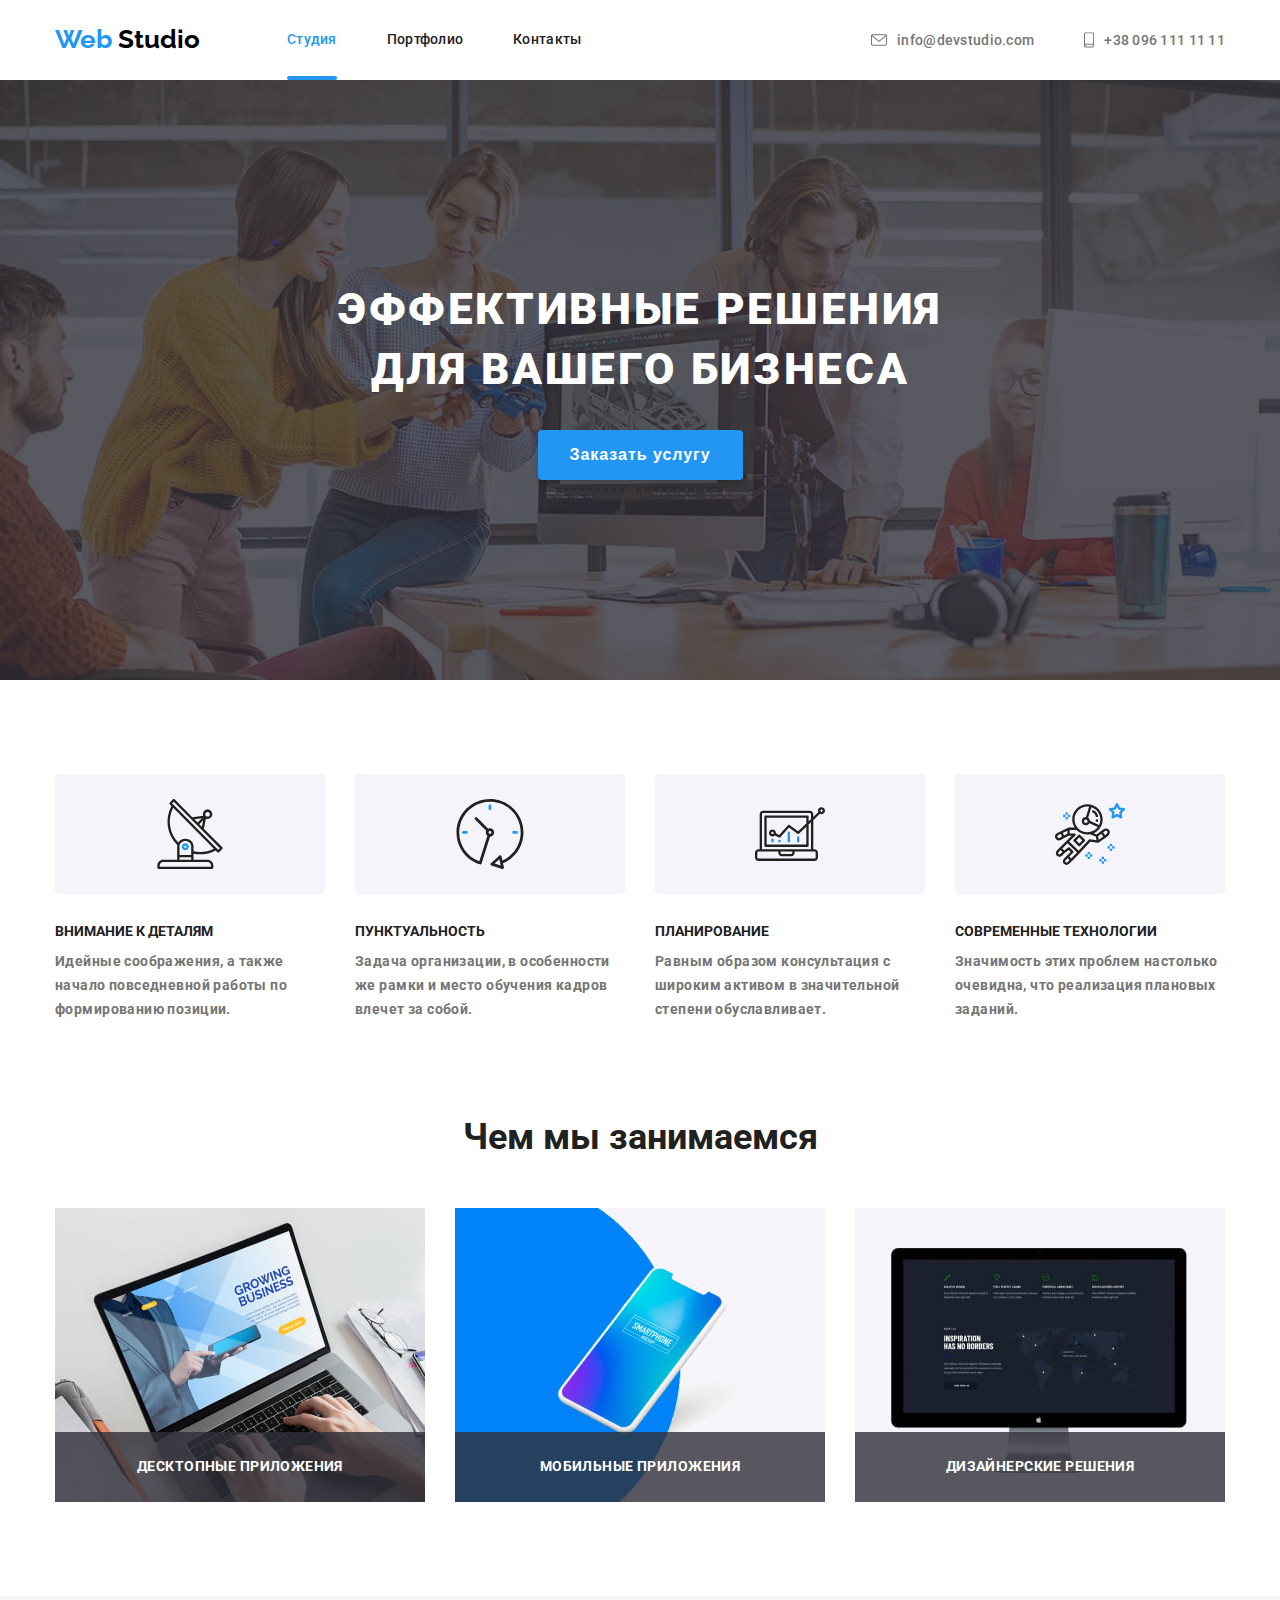
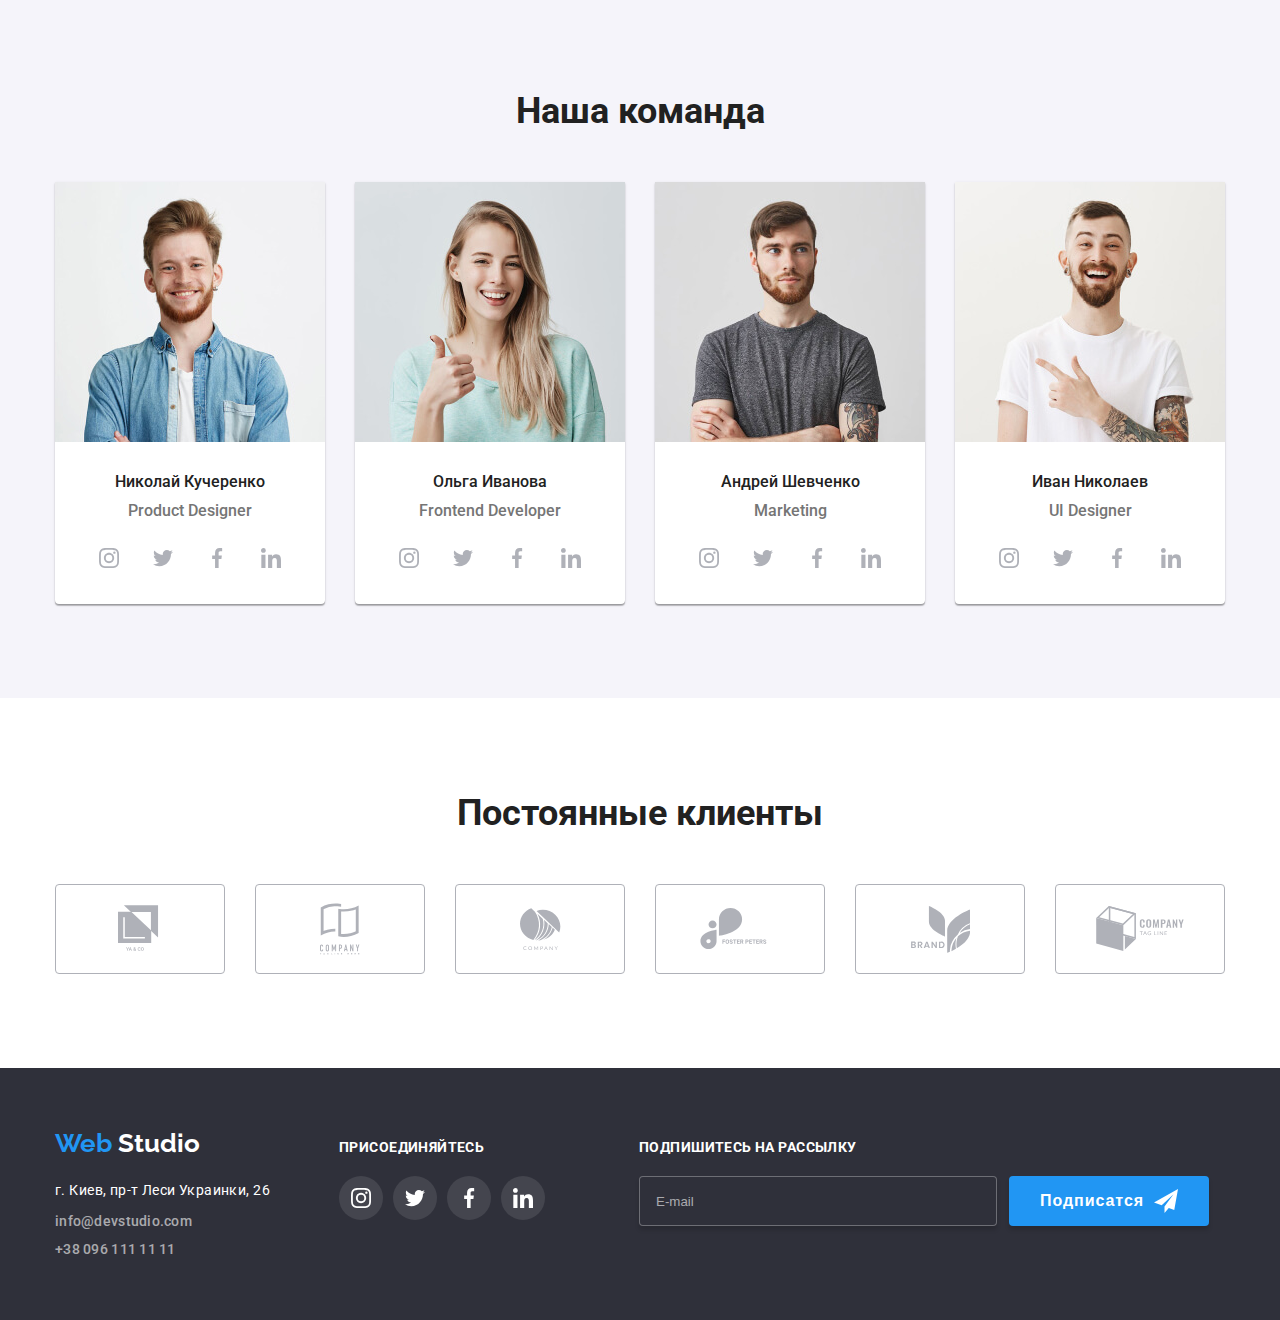
==== index.html @ 0ce50664 "hw08" ====
<!DOCTYPE html>
<html lang="ru">
  <head>
    <meta charset="UTF-8" />
    <meta name="viewport" content="width=device-width, initial-scale=1.0" />
    <title>WebStudio</title>
    <link
      rel="stylesheet"
      href="https://fonts.googleapis.com/css2?family=Raleway:wght@700&family=Roboto:wght@400;500;700;900&display=swap"
    />
    <link rel="stylesheet" href="./css/main.min.css" />
  </head>
  <body>
    <!-- ГЛАВНОЕ МЕНЮ -->
    <header class="header container">
      <div class="nav">
        <nav class="navigation">
          <a class="logo" href="./index.html"
            ><span>Web</span> <span class="header"> Studio</span></a
          >
          <ul class="navigation-list list">
            <li class="menu-item navigation-list-item">
              <a class="link current" href="./index.html">Студия</a>
            </li>
            <li class="menu-item navigation-list-item">
              <a class="link" href="./portfolio.html">Портфолио</a>
            </li>
            <li class="menu-item navigation-list-item">
              <a class="link" href="">Контакты</a>
            </li>
          </ul>
        </nav>
        <ul class="header-utils list">
          <li class="header-address">
            <a class="header-mail link" href="mailto:info@devstudio.com">
              <svg class="header-mail-svg" width="16px" height="12px">
                <use
                  href="./images/icons/sprite.svg#icon-envelope"
                ></use>
              </svg>
              <adress>info@devstudio.com</adress></a
            >
          </li>
          <li class="header-address">
            <a class="header-tel link" href="tel:+380961111111">
              <svg class="header-tel-svg" width="10px" height="16px">
                <use
                  href="./images/icons/sprite.svg#icon-smartphone"
                ></use>
              </svg>
              +38 096 111 11 11</a
            >
          </li>
        </ul>
      </div>
    </header>
    <main>
      <!-- HERO СЕКЦИЯ -->
      <section class="hero section">
        <div class="block">
          <h1 class="hero-title">
            Эффективные решения <br />
            для вашего бизнеса
          </h1>
          <button data-modal-open class="modal-button">Заказать услугу</button>
        </div>
      </section>
      <!-- О НАС -->
      <section class="section">
        <div class="container">
          <h2 hidden>О нас</h2>
          <ul class="about-us-list list">
            <li class="about-us-list-item">
              <div class="about-us-list-back antena-icon"></div>
              <h3 class="title">Внимание к деталям</h3>

              <p class="about-us-list-text">
                Идейные соображения, а также начало повседневной работы по
                формированию позиции.
              </p>
            </li>
            <li class="about-us-list-item">
              <div class="about-us-list-back clock-icon"></div>
              <h3 class="title">Пунктуальность</h3>
              <p class="about-us-list-text">
                Задача организации, в особенности же рамки и место обучения
                кадров влечет за собой.
              </p>
            </li>
            <li class="about-us-list-item">
              <div class="about-us-list-back diagram-icon"></div>
              <h3 class="title">Планирование</h3>
              <p class="about-us-list-text">
                Равным образом консультация с широким активом в значительной
                степени обуславливает.
              </p>
            </li>
            <li class="about-us-list-item">
              <div class="about-us-list-back astronaut-icon"></div>
              <h3 class="title">Современные технологии</h3>
              <p class="about-us-list-text">
                Значимость этих проблем настолько очевидна, что реализация
                плановых заданий.
              </p>
            </li>
          </ul>
        </div>
      </section>
      <!-- Чем мы занимаемся -->
      <section class="section">
        <div class="container">
          <h2 class="section-title">Чем мы занимаемся</h2>
          <ul class="whatawedoing list">
            <li class="whatawedoing-item">
              <div class="background-text">
                <img
                  src="./images/main/desctop.jpg"
                  alt="Картинка с десктопным приложением"
                  width="370"
                  height="294"
                />
                <p class="whatawedoing-title">Десктопные приложения</p>
              </div>
            </li>
            <li class="whatawedoing-item">
              <div class="background-text">
                <img
                  src="./images/main/mobile.jpg"
                  alt="Картинка с мобильным приложением"
                  width="370"
                  height="294"
                />
                <p class="whatawedoing-title">Мобильные приложения</p>
              </div>
            </li>
            <li class="whatawedoing-item">
              <div class="background-text">
              <img
                src="./images/main/design.jpg"
                alt="Картинка про дизайнерские решения"
                width="370"
                height="294"/>
              <div class="background-text">
                <p class="whatawedoing-title">Дизайнерские решения</p>
              </div>
            </li>
          </ul>
        </div>
      </section>

      <!-- Наша команда -->
      <section class="grey-section section">
        <div class="container">
          <h2 class="section-title">Наша команда</h2>
          <ul class="team-list list">
            <li class="team-list-item">
              <img
                src="./images/team/nikolay.jpg"
                alt="фотография Николая Кучеренко"
                width="270"
                height="260"
              />
              <h3 class="name-title">Николай Кучеренко</h3>
              <p class="text-description" lang="en">Product Designer</p>
              <ul class="social-list list">
                <li class="social-list-item">
                  <a
                    href=""
                    class="social-list-item-link"
                    aria-label="иконка инстаграм"
                  >
                    <svg class="social-list-item-link-svg">
                      <use
                        href="./images/icons/sprite.svg#icon-instagram2"
                      ></use>
                    </svg>
                  </a>
                </li>
                <li class="social-list-item">
                  <a
                    href=""
                    class="social-list-item-link"
                    aria-label="иконка твиттер"
                  >
                    <svg class="social-list-item-link-svg">
                      <use href="./images/icons/sprite.svg#icon-twitter1"></use>
                    </svg>
                  </a>
                </li>
                <li class="social-list-item">
                  <a
                    href=""
                    class="social-list-item-link"
                    aria-label="иконка фейсбук"
                  >
                    <svg class="social-list-item-link-svg">
                      <use
                        href="./images/icons/sprite.svg#icon-facebook1"
                      ></use>
                    </svg>
                  </a>
                </li>
                <li class="social-list-item">
                  <a
                    href=""
                    class="social-list-item-link"
                    aria-label="иконка линкедин"
                  >
                    <svg class="social-list-item-link-svg">
                      <use
                        href="./images/icons/sprite.svg#icon-linkedin1"
                      ></use>
                    </svg>
                  </a>
                </li>
              </ul>
            </li>
            <li class="team-list-item">
              <img
                src="./images/team/olga.jpg"
                alt="фотография Ольги Ивановой"
                width="270"
                height="260"
              />
              <h3 class="name-title">Ольга Иванова</h3>
              <p class="text-description" lang="en">Frontend Developer</p>
              <ul class="social-list list">
                <li class="social-list-item">
                  <a
                    href=""
                    class="social-list-item-link"
                    aria-label="иконка инстаграм"
                  >
                    <svg class="social-list-item-link-svg">
                      <use
                        href="./images/icons/sprite.svg#icon-instagram2"
                      ></use>
                    </svg>
                  </a>
                </li>
                <li class="social-list-item">
                  <a
                    href=""
                    class="social-list-item-link"
                    aria-label="иконка твиттер"
                  >
                    <svg class="social-list-item-link-svg">
                      <use href="./images/icons/sprite.svg#icon-twitter1"></use>
                    </svg>
                  </a>
                </li>
                <li class="social-list-item">
                  <a
                    href=""
                    class="social-list-item-link"
                    aria-label="иконка фейсбук"
                  >
                    <svg class="social-list-item-link-svg">
                      <use
                        href="./images/icons/sprite.svg#icon-facebook1"
                      ></use>
                    </svg>
                  </a>
                </li>
                <li class="social-list-item">
                  <a
                    href=""
                    class="social-list-item-link"
                    aria-label="иконка линкедин"
                  >
                    <svg class="social-list-item-link-svg">
                      <use
                        href="./images/icons/sprite.svg#icon-linkedin1"
                      ></use>
                    </svg>
                  </a>
                </li>
              </ul>
            </li>
            <li class="team-list-item">
              <img
                src="./images/team/andrey.jpg"
                alt="фотография Андрея Шевченко"
                width="270"
                height="260"
              />
              <h3 class="name-title">Андрей Шевченко</h3>
              <p class="text-description" lang="en">Marketing</p>
              <ul class="social-list list">
                <li class="social-list-item">
                  <a
                    href=""
                    class="social-list-item-link"
                    aria-label="иконка инстаграм"
                  >
                    <svg class="social-list-item-link-svg">
                      <use
                        href="./images/icons/sprite.svg#icon-instagram2"
                      ></use>
                    </svg>
                  </a>
                </li>
                <li class="social-list-item">
                  <a
                    href=""
                    class="social-list-item-link"
                    aria-label="иконка твиттер"
                  >
                    <svg class="social-list-item-link-svg">
                      <use href="./images/icons/sprite.svg#icon-twitter1"></use>
                    </svg>
                  </a>
                </li>
                <li class="social-list-item">
                  <a
                    href=""
                    class="social-list-item-link"
                    aria-label="иконка фейсбук"
                  >
                    <svg class="social-list-item-link-svg">
                      <use
                        href="./images/icons/sprite.svg#icon-facebook1"
                      ></use>
                    </svg>
                  </a>
                </li>
                <li class="social-list-item">
                  <a
                    href=""
                    class="social-list-item-link"
                    aria-label="иконка линкедин"
                  >
                    <svg class="social-list-item-link-svg">
                      <use
                        href="./images/icons/sprite.svg#icon-linkedin1"
                      ></use>
                    </svg>
                  </a>
                </li>
              </ul>
            </li>

            <li class="team-list-item">
              <img
                src="./images/team/ivan.jpg"
                alt="фотография Ивана Николаева"
                width="270"
                height="260"
              />
              <h3 class="name-title">Иван Николаев</h3>
              <p class="text-description" lang="en">UI Designer</p>
              <ul class="social-list list">
                <li class="social-list-item">
                  <a
                    href=""
                    class="social-list-item-link"
                    aria-label="иконка инстаграм"
                  >
                    <svg class="social-list-item-link-svg">
                      <use
                        href="./images/icons/sprite.svg#icon-instagram2"
                      ></use>
                    </svg>
                  </a>
                </li>
                <li class="social-list-item">
                  <a
                    href=""
                    class="social-list-item-link"
                    aria-label="иконка твиттер"
                  >
                    <svg class="social-list-item-link-svg">
                      <use href="./images/icons/sprite.svg#icon-twitter1"></use>
                    </svg>
                  </a>
                </li>
                <li class="social-list-item">
                  <a
                    href=""
                    class="social-list-item-link"
                    aria-label="иконка фейсбук"
                  >
                    <svg class="social-list-item-link-svg">
                      <use
                        href="./images/icons/sprite.svg#icon-facebook1"
                      ></use>
                    </svg>
                  </a>
                </li>
                <li class="social-list-item">
                  <a
                    href=""
                    class="social-list-item-link"
                    aria-label="иконка линкедин"
                  >
                    <svg class="social-list-item-link-svg">
                      <use
                        href="./images/icons/sprite.svg#icon-linkedin1"
                      ></use>
                    </svg>
                  </a>
                </li>
              </ul>
            </li>
          </ul>
        </div>
      </section>
      <!-- Постоянные клиенты -->
      <section class="client-section section">
        <div class="container">
          <h2 class="section-title">Постоянные клиенты</h2>
          <ul class="client-list list">
            <li class="client-list-item">
              <a  class="client-list-item-link link" href="">
              <svg
                class="client-list-item-svg"
                width="44.27px"
                height="49.23px"
              >
                <use
                  href="./images/clientlogo/sprite_logo.svg#icon-logo1"
                ></use>
              </svg>
              </a>
            </li>
            <li class="client-list-item">
              <a class="client-list-item-link link" href="">
              <svg class="client-list-item-svg" width="40px" height="52px">
                <use
                  href="./images/clientlogo/sprite_logo.svg#icon-logo2"
                ></use>
              </svg>
              </a>
            </li>
            <li class="client-list-item">
              <a class="client-list-item-link link" href="">
              <svg class="client-list-item-svg" width="41px" height="42.6px">
                <use
                  href="./images/clientlogo/sprite_logo.svg#icon-logo3"
                ></use>
              </svg>
              </a>
            </li>
            <li class="client-list-item">
              <a class="client-list-item-link link" href="">
              <svg
                class="client-list-item-svg"
                width="79.66px"
                height="42.02px"
              >
                <use
                  href="./images/clientlogo/sprite_logo.svg#icon-logo4"
                ></use>
              </svg>
              </a>
            </li>
            <li class="client-list-item">
              <a class="client-list-item-link link" href="">
              <svg class="client-list-item-svg" width="59px" height="47px">
                <use
                  href="./images/clientlogo/sprite_logo.svg#icon-logo5"
                ></use>
              </svg>
              </a>
            </li>
            <li class="client-list-item">
              <a class="client-list-item-link link" href="">
              <svg
                class="client-list-item-svg"
                width="88.48px"
                height="45.44px"
              >
                <use
                  href="./images/clientlogo/sprite_logo.svg#icon-logo6"
                ></use>
              </svg>
              </a>
            </li>
          </ul>
        </div>
      </section>
    </main>
    <!-- ФУТЕР -->
    <footer class="footer">
      <div class="container">
       <div class="footer-addres-join-wrapper">
        <div class="footer-logo-address">
          <a class="logo" href="./index.html"
            ><span>Web</span> <span class="footer"> Studio</span></a
          >
          <address class="footer-address-item">
                г. Киев, пр-т Леси Украинки, 26
          </address>
            <ul class="list">
              <li>
                <a class="footer-mail link" href="mailto:info@devstudio.com"
                  >info@devstudio.com</a
                >
              </li>
              <li>
                <a class="footer-tel link" href="tel:+380961111111"
                  >+38 096 111 11 11</a
                >
              </li>
            </ul>
        </div>
        <div class="join">
          <b class="title">присоединяйтесь</b>
          <ul class="social-list list">
            <li class="social-list-item">
              <a
                href=""
                class="social-list-item-link"
                aria-label="иконка инстаграм"
              >
                <svg class="social-list-item-link-svg">
                  <use href="./images/icons/sprite.svg#icon-instagram2"></use>
                </svg>
              </a>
            </li>
            <li class="social-list-item">
              <a
                href=""
                class="social-list-item-link"
                aria-label="иконка твиттер"
              >
                <svg class="social-list-item-link-svg">
                  <use href="./images/icons/sprite.svg#icon-twitter1"></use>
                </svg>
              </a>
            </li>
            <li class="social-list-item">
              <a
                href=""
                class="social-list-item-link"
                aria-label="иконка фейсбук"
              >
                <svg class="social-list-item-link-svg">
                  <use href="./images/icons/sprite.svg#icon-facebook1"></use>
                </svg>
              </a>
            </li>
            <li class="social-list-item">
              <a
                href=""
                class="social-list-item-link"
                aria-label="иконка линкедин"
              >
                <svg class="social-list-item-link-svg">
                  <use href="./images/icons/sprite.svg#icon-linkedin1"></use>
                </svg>
              </a>
            </li>
          </ul>
        </div>
          <div class="footer-subscribe-wrapper">
            <b class="footer-text-subscribe">Подпишитесь на рассылку</b>
            <div class="footer-subscribe-wrapper-form" role="group">
              <form class="footer-form-subscribe">
                <input type="email" placeholder="E-mail">
                <button class="footer-subscribe-button">Подписатся
                  <svg class="footer-subscribe-button-svg">
                    <use href="./images/icons/sprite.svg#icon-send"></use>
                  </svg>
                </button>
              </form>
            </div>
          </div>
       </div>
      </div>
    </footer>

<!-- Модальное окно -->
<div data-modal class="backdrop-modal is-hidden">
  <form action="#" class="modal-form">
    <h2 class="modal-form-title">Оставьте свои данные, мы вам перезвоним</h2>
    <button data-modal-close type="button" class="modal-close-button">
      <svg class="modal-close-button-svg">
        <use href="./images/icons/sprite.svg#icon-icon-close-modal"></use>
      </svg>
    </button>
    <div class="modal-form-input-wrapper">
      <input type="text" name="user-name" id="user-modal-name" class="modal-form-input" placeholder=" " required>
      <label class="modal-form-label" for="user-modal-name">Имя</label>
      <svg class="modal-form-svg">
        <use href="./images/icons/sprite.svg#icon-icon-person-modal"></use>
      </svg>
    </div>
    <div class="modal-form-input-wrapper">
      <input type="tel" name="user-tel" id="user-modal-tel" class="modal-form-input" placeholder=" " required>
      <label for="user-modal-tel" class="modal-form-label">Телефон</label>
      <svg class="modal-form-svg">
        <use href="./images/icons/sprite.svg#icon-icon-tell-modal"></use>
      </svg>
    </div>
    <div class="modal-form-input-wrapper">
      <input type="email" name="user-email" id="user-modal-email" class="modal-form-input" placeholder=" " required>
      <label for="user-modal-email" class="modal-form-label">Почта</label>
      <svg class="modal-form-svg">
        <use href="./images/icons/sprite.svg#icon-icon-email-modal"></use>
      </svg>
    </div>
    <div class="modal-form-message">
      <textarea name="user-message" class="modal-form-input text" placeholder=" "></textarea>
      <label for="user-modal-email" class="modal-form-message-label">Комментарий</label>
    </div>
    <div>
      <label class="modal-form-option-label">
        <input type="checkbox" name="policy" value="accept-policy" class="modal-form-checkbox">
        <span class="modal-form-custom-checkbox"></span>
        <span class="modal-form-option-consent">Соглашаюсь с рассылкой и принимаю <a href="#">Условия договора</a></span>
      </label>
    </div>
    <button type="submit" class="modal-form-button">Отправить</button>

  </form>
</div>
<script src="./js/modal.js"></script>

  </body>
</html>
---- css/main.min.css ----
html{box-sizing:border-box}*,*::before,*::after{box-sizing:inherit}body,p,h1,h2,h3{margin:0}body{background-color:#ffffff;font-family:"Roboto",sans-serif;font-size:14px;font-weight:700;line-height:1.14;color:#757575;text-decoration:none}a.link.current{color:#2196f3}img{display:block}.link{text-decoration:none;display:block;transition:color 250ms cubic-bezier(0.4, 0, 0.2, 1)}.link:focus,.link:hover{color:#2196f3}.list{list-style:none;margin:0;padding:0}.container{width:1200px;padding-left:15px;padding-right:15px;margin-left:auto;margin-right:auto}.section{padding-bottom:94px}.backdrop-modal{position:fixed;left:0;top:0;display:flex;justify-content:center;align-items:center;width:100%;height:100%;background-color:rgba(0,0,0,0.2);z-index:100}.is-hidden{opacity:0;visibility:hidden;pointer-events:none}.modal-form{position:relative;height:581px;display:flex;flex-direction:column;background-color:#fff;border-radius:4px;padding:40px}.modal-form-title{font-family:"Roboto",sans-serif;font-style:normal;font-size:20px;font-weight:700;line-height:1.15;text-align:center;letter-spacing:0.03em;margin:0px;margin-bottom:30px;color:#212121}.modal-form-input-wrapper{position:relative;margin-bottom:28px}.modal-form-input{height:40px;padding-left:42px;display:block;width:100%;font-family:"Roboto",sans-serif;font-style:normal;font-size:14px;font-weight:500;line-height:1.14;letter-spacing:0.01em;border:1px solid rgba(33,33,33,0.2);border-radius:4px;background-color:transparent}.modal-form-input::placeholder{color:transparent;transition:color 250ms linear 250ms}.modal-form-input .text{border:1px solid rgba(33,33,33,0.2);border-radius:4px;cursor:pointer}.modal-form-input:focus::placeholder{color:#000000}.modal-form-input.text:focus+.modal-form-message-label,.modal-form-input.text:hover+.modal-form-message-label,.modal-form-input.text:not(:placeholder-shown)+.modal-form-message-label{transform:translateY(-32px) translateX(0px);color:#2196f3}.modal-form-input:focus,.modal-form-input:not(:placeholder-shown){outline:none;border-color:#2196f3}.modal-form-message:focus+.modal-form-message-label,.modal-form-message:not(:placeholder-shown)+.modal-form-message-label{outline:none;font-size:12px;font-weight:400;line-height:1.17;letter-spacing:0.01em}.modal-form-message:focus+.modal-form-message-label{color:#2196f3;outline:none}.modal-form-message{height:120px;resize:none;position:relative;margin-left:auto;margin-right:auto;margin-bottom:28px;align-items:center;margin-bottom:30px}.modal-form-message:focus{border-color:#2196f3;outline:none}.modal-form-message-label{position:absolute;top:12px;left:14px;transition:transform 250ms linear, color 250ms linear}.modal-form-svg{position:absolute;top:25%;left:19px;display:inline-block;width:16px;height:16px;fill:#212121;transition:fill 250ms cubic-bezier(0.4, 0, 0.2, 1)}.modal-form-label{position:absolute;top:50%;left:42px;transform:translateY(-50%);font-family:"Roboto",sans-serif;color:#757575;font-size:14px;font-weight:400;line-height:1.14;font-style:normal;letter-spacing:0.01em;transition:transform 250ms linear}.modal-form-input:focus+.modal-form-label,.modal-form-input:hover+.modal-form-label,.modal-form-input:not(:placeholder-shown)+.modal-form-label{transform:translateY(-38px) translateX(-28px);color:#2196f3}.modal-form-input:focus ~ .modal-form-svg,.modal-form-input:hover ~ .modal-form-svg,.modal-form-input:not(:placeholder-shown) ~ .modal-form-svg{fill:#2196f3}.modal-form-checkbox{position:absolute;width:1px;height:1px;margin:-1px;border:0;padding:0;clip:rect(0 0 0 0);overflow:hidden}.modal-form-custom-checkbox{display:inline-block;width:16px;height:15px;margin-left:12px;display:inline-block;border:2px solid #212121;border-radius:2px}.text{width:450px;height:120px;resize:none;padding:12px 16px}.modal-form-option-consent{margin-left:9px;font-family:"Roboto",sans-serif;font-style:normal;font-size:14px;font-weight:400;line-height:1.7;letter-spacing:0.03em;color:#757575}.modal-form-option-consent a{color:#2196f3}.modal-form-checkbox:checked+.modal-form-custom-checkbox{background-color:#2196f3;background-image:url(../images/icons/check.svg);background-position:50% 50%;border:2px solid #2196f3;border-radius:2px}.modal-close-button:focus .modal-close-button-svg,.modal-close-button:hover .modal-close-button-svg{fill:#2196f3}.modal-form-button{font-size:16px;font-weight:700;line-height:1.87;letter-spacing:0.06em;background-color:#2196f3;color:#fff;padding:10px 32px 10px 32px;margin:auto;width:200px;height:50px;border-radius:4px;border-color:#2196f3;transition:color 250ms cubic-bezier(0.4, 0, 0.2, 1);text-transform:uppercase;cursor:pointer;margin-top:30px}.modal-form-button:focus,.modal-form-button:hover{background-color:#188ce8}.modal-close-button{position:absolute;top:8px;right:8px;width:30px;height:30px;border-radius:50%;background-color:transparent;border:1px solid rgba(0,0,0,0.1);cursor:pointer;transition:color 250ms linear;display:-webkit-box;display:-ms-flexbox;display:flex;justify-content:center;align-items:center;-webkit-box-pack:center;-ms-flex-pack:center;-webkit-box-align:center;-ms-flex-align:center;-webkit-transition-duration:250ms;transition-duration:250ms;-webkit-transition-timing-function:cubic-bezier(0.4, 0, 0.2, 1);transition-timing-function:cubic-bezier(0.4, 0, 0.2, 1)}.modal-close-button-svg{position:absolute;display:flex;justify-content:center;align-items:center;width:11px;height:11px;fill:#212121}.social-list{display:flex;justify-content:center;align-items:center;padding-left:0}.social-list:not(:last-child){margin-right:10px}.social-list-item{padding-left:0}.social-list-item:not(:last-child){margin-right:10px}.nav{display:flex;justify-content:space-between;align-items:center}.header-utils{display:flex}.header-mail{margin-right:50px}.navigation{display:flex;justify-content:center;align-items:center}.navigation-list{display:flex}.navigation-list .link{color:#212121;font-size:14px;font-weight:500;line-height:1.14;letter-spacing:0.02em;text-decoration:none}.navigation-list .link:focus,.navigation-list .link:hover{color:#2196f3}.navigation-list-item{position:relative;padding-top:32px;padding-bottom:32px}.navigation-list-item:not(:last-child){margin-right:50px}.logo{font-family:"Raleway",sans-serif;color:#2196f3;font-size:26px;font-weight:700;line-height:1.2;text-decoration:none}.logo .header{color:#000000;margin-right:87px}a.link.current{color:#2196f3}a.link.current::after{display:block;content:"";position:absolute;width:100%;height:4px;background:#2196f3;border-radius:2px;margin-top:28px;margin-left:auto;margin-right:auto}.header-mail,.header-tel{font-size:14px;font-weight:500;line-height:1.33;font-style:normal;letter-spacing:0.02em;color:#757575;display:flex;justify-content:center;align-items:center}.header-mail-svg,.header-tel-svg{display:flex;justify-content:center;align-items:center;margin-right:10px;fill:#757575;transition:fill 250ms cubic-bezier(0.4, 0, 0.2, 1)}.header-address:hover .header-mail-svg{fill:#2196f3}.header-address:hover .header-tel-svg{fill:#2196f3}.link:focus .header-tel-svg{fill:#2196f3}.link:focus .header-mail-svg{fill:#2196f3}.modal-button{color:#fff;background-color:#2196f3;box-shadow:0px 4px 4px rgba(0,0,0,0.15);border-radius:4px;display:block;padding-top:10px;padding-right:32px;padding-bottom:10px;padding-left:32px;margin-right:auto;margin-left:auto;border-width:0px;border-radius:4px;font-size:16px;font-weight:700;line-height:1.88;text-align:center;letter-spacing:0.06em;cursor:pointer}.hero{text-align:center;margin-bottom:94px;padding-bottom:0}.hero-title{font-size:44px;font-weight:900;line-height:1.36;letter-spacing:0.06em;text-transform:uppercase;color:#fff;margin-bottom:30px;padding-top:200px}.block{max-width:1600px;margin-left:auto;margin-right:auto;height:600px;background-image:linear-gradient(to bottom, rgba(47,48,58,0.8), rgba(47,48,58,0.8)),url("../images/main/Header.jpg");background-repeat:no-repeat;background-size:cover;background-position:center}.about-us-list{display:flex;margin:0}.about-us-list .title{font-size:14px;font-weight:0;line-height:1.14;text-transform:uppercase;color:#212121;padding-bottom:10px;padding-top:30px;margin:0}.about-us-list-text{font-size:14px;font-weight:0;line-height:1.71;letter-spacing:0.03em}.about-us-list-item{display:block}.about-us-list-item:not(:last-child){margin-right:30px}.about-us-list-back::before{width:270px;height:120px;left:515px;top:774px;content:"";display:block;background:#f5f4fa;border-radius:4px;background-repeat:no-repeat;background-position:center;background-size:70px;padding-top:25px;padding-right:100px;padding-bottom:25px;padding-left:100px}.antena-icon::before{background-image:url(../images/icons/antenna1.svg)}.clock-icon::before{background-image:url(../images/icons/clock1.svg)}.diagram-icon::before{background-image:url(../images/icons/diagram1.svg)}.astronaut-icon::before{background-image:url(../images/icons/astronaut1.svg)}.section-title{font-size:36px;font-weight:700;line-height:1.17;text-align:center;color:#212121;margin-top:0px;margin-bottom:0px}.background-text{position:relative;text-align:center}.whatawedoing{display:flex;padding-top:50px}.whatawedoing-title{position:absolute;left:0;bottom:0;display:flex;font-size:14px;font-weight:700;line-height:1.14;letter-spacing:0.03em;text-align:center;justify-content:center;text-transform:uppercase;color:#fff;width:370px;height:70px;margin:0;background:rgba(47,48,58,0.8);padding-top:27px}.whatawedoing-item:not(:last-child){margin-right:30px}.grey-section{background:#f5f4fa;background-color:#f5f4fa}.grey-section .container{padding-top:94px}.name-title{font-size:16px;font-weight:500;line-height:1.19;text-align:center;color:#212121;margin-top:30px;margin-bottom:10px}.text-description{font-size:16px;font-weight:500;line-height:1.19;text-align:center;margin-bottom:16px;margin-top:0}.team-list{display:flex;padding-top:50px}.team-list .social-list-item-link{display:flex;justify-content:center;align-items:center;width:44px;height:44px;border-radius:50%;background-color:rgba(255,255,255,0.1);transition:background-color 250ms cubic-bezier(0.4, 0, 0.2, 1)}.team-list .social-list-item-link:focus,.team-list .social-list-item-link:hover{background:#2196f3}.team-list .social-list-item-link-svg{width:20px;height:20px;fill:#afb1b8;transition:fill 250ms cubic-bezier(0.4, 0, 0.2, 1)}.team-list-item{background-color:#fff;border-bottom-right-radius:4px;border-bottom-left-radius:4px;box-shadow:0px 2px 1px rgba(0,0,0,0.2),0px 1px 1px rgba(0,0,0,0.14),0px 1px 3px rgba(0,0,0,0.12);padding-bottom:24px}.team-list-item:not(:last-child){margin-right:30px}.client-list{display:flex}.client-section .container{padding-top:94px}.client-list-item:not(:last-child){margin-right:30px}.client-list-item:hover{border-color:#2196f3}.client-list-item .link{width:170px;height:90px;display:flex;justify-content:center;align-items:center;border:1px solid #afb1b8;box-sizing:border-box;border-radius:4px;transition:border 250ms cubic-bezier(0.4, 0, 0.2, 1)}.client-list-item:hover .client-list-item-svg{fill:#2196f3}.link:focus .client-list-item-svg{fill:#2196f3}.client-list-item-link:hover{border-color:#2196f3;color:#2196f3}.client-list-item-svg{fill:#afb1b8;transition:fill 250ms cubic-bezier(0.4, 0, 0.2, 1)}.client-list{padding-top:50px}.client-list .link:focus{border-color:#2196f3}.footer{background:#2f303a;height:252px}.footer .title{font-style:normal;font-size:14px;font-weight:700;line-height:1.14;letter-spacing:0.03em;text-transform:uppercase;color:#fff}.footer-addres-join-wrapper{display:flex}.logo .footer{color:#fff;padding-top:24px;padding-bottom:25px}.footer-logo-address{margin-top:60px}.footer-address-item{font-style:normal;font-size:14px;font-weight:400;line-height:1.71;letter-spacing:0.03em;color:#fff;margin-top:20px}.footer-mail,.footer-tel{font-style:normal;font-size:14px;font-weight:500;line-height:1.33;letter-spacing:0.02em;color:rgba(255,255,255,0.6);margin-top:9px}.join{display:block;width:206px;height:80px;margin-top:72px;margin-left:69px}.join .social-list{margin-top:20px}.join .social-list-item-link{display:flex;justify-content:center;align-items:center;width:44px;height:44px;border-radius:50%;background-color:rgba(255,255,255,0.1);transition:background-color 250ms cubic-bezier(0.4, 0, 0.2, 1)}.join .social-list-item-link:focus,.join .social-list-item-link:hover{background:#2196f3}.join .social-list-item-link-svg{width:20px;height:20px;fill:white}.social-list-item-link:hover .social-list-item-link-svg,.social-list-item-link:focus .social-list-item-link-svg{fill:white}.footer-subscribe-wrapper{margin-left:94px;margin-top:72px}.footer-text-subscribe{font-size:14px;font-weight:700;line-height:1.14;letter-spacing:0.03em;text-transform:uppercase;color:#fff}.footer-subscribe-wrapper-form{margin-top:20px}.footer-subscribe-wrapper-form input{width:358px;height:50px;padding-top:15px;padding-bottom:15px;padding-left:16px;padding-right:16px;border:1px solid rgba(255,255,255,0.3);box-sizing:border-box;box-shadow:0px 4px 4px rgba(0,0,0,0.15);border-radius:4px;background-color:#2f303a}.footer-form-subscribe{display:flex}.footer-form-subscribe input{color:rgba(255,255,255,0.6)}.footer-form-subscribe input::placeholder{color:rgba(255,255,255,0.6)}.footer-subscribe-button{display:flex;justify-content:center;align-items:center;width:200px;height:50px;margin-left:12px;padding:0;color:#fff;background-color:#2196f3;box-shadow:0px 4px 4px rgba(0,0,0,0.15);border-radius:4px;border:0px;font-size:16px;font-weight:700;line-height:1.87;letter-spacing:0.06em}.footer-subscribe-button-svg{display:flex;width:24px;height:24px;margin-left:10px;fill:#fff}
/*# sourceMappingURL=main.min.css.map */
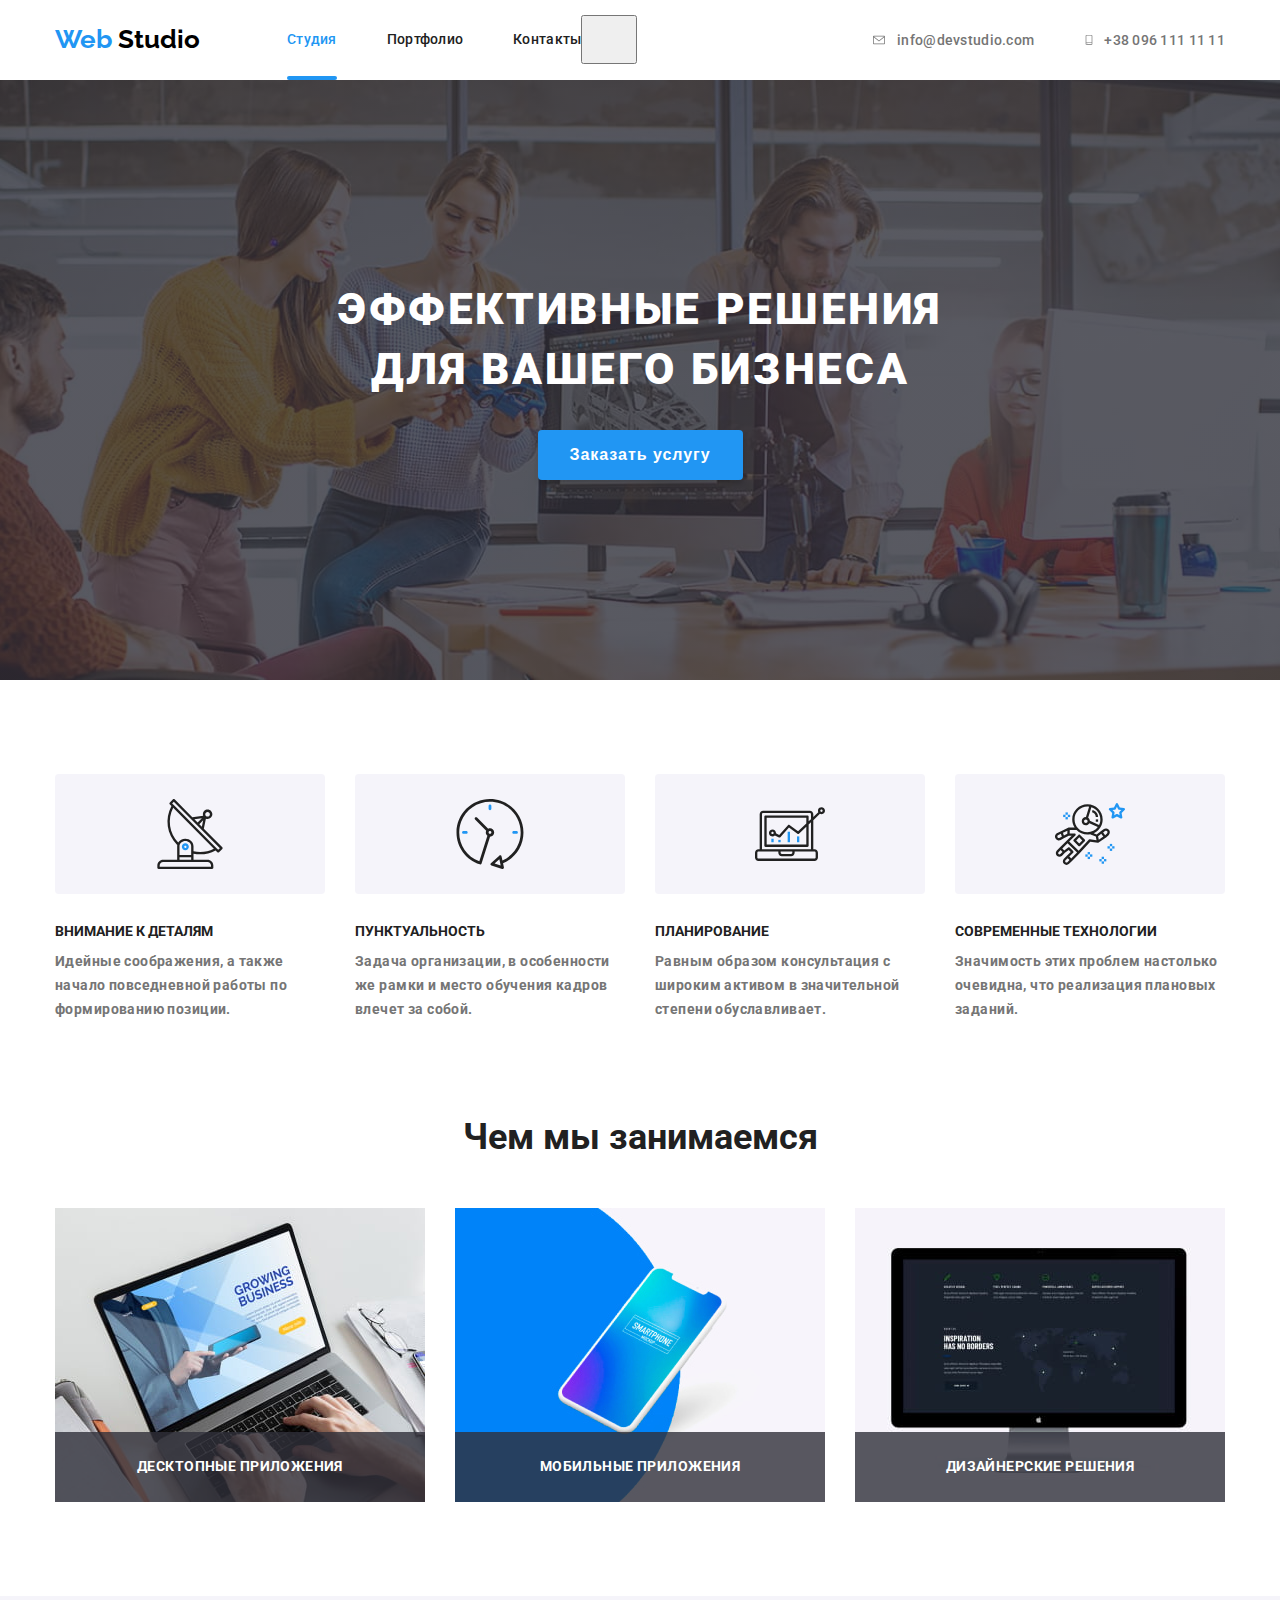
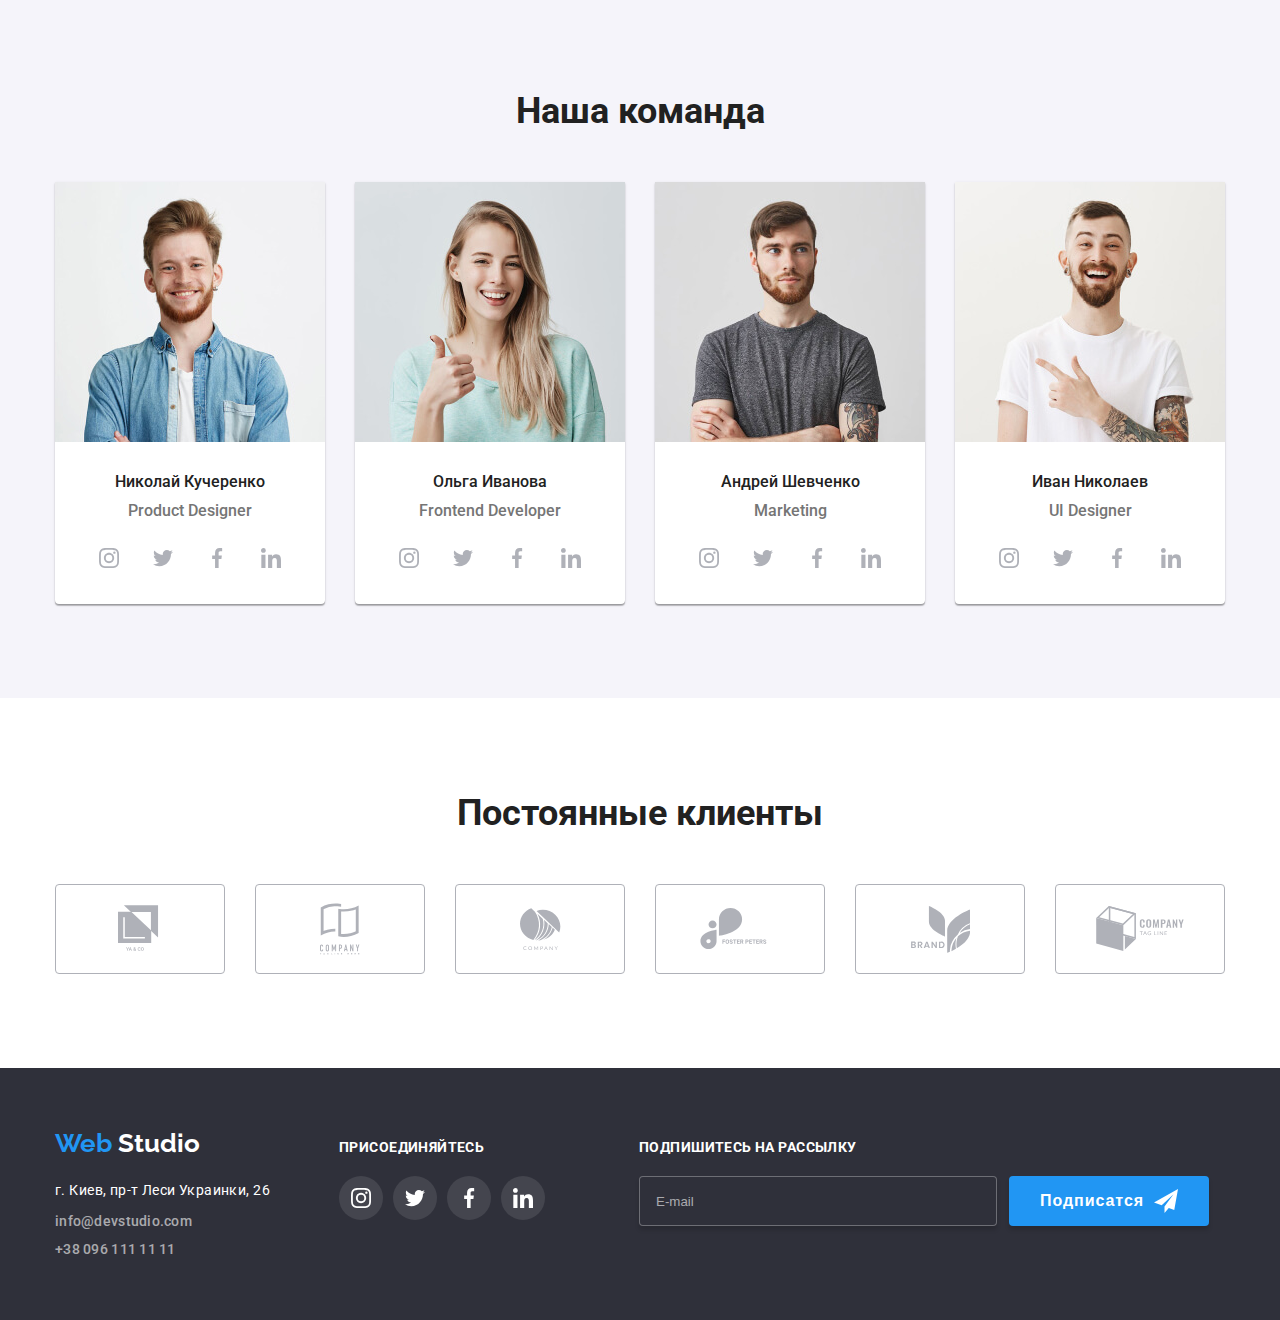
==== commit 20f249b8: "адаптивность" ====
--- a/index.html
+++ b/index.html
@@ -29,6 +29,13 @@
               <a class="link" href="">Контакты</a>
             </li>
           </ul>
+                    <button type="button" class="nav-menu-button is-open" aria-label="Перключатель для мобильного меню">
+                      <svg width="40" height="40">
+                        <use class="icon-cross" href="./images/icons/sprite.svg#close_24px"></use>
+                    
+                        <use class="icon-menu" href="./images/icons/sprite.svg#menu_24px"></use>
+                      </svg>
+                    </button>
         </nav>
         <ul class="header-utils list">
           <li class="header-address">
@@ -107,7 +114,7 @@
         </div>
       </section>
       <!-- Чем мы занимаемся -->
-      <section class="section">
+      <section class="section what">
         <div class="container">
           <h2 class="section-title">Чем мы занимаемся</h2>
           <ul class="whatawedoing list">
